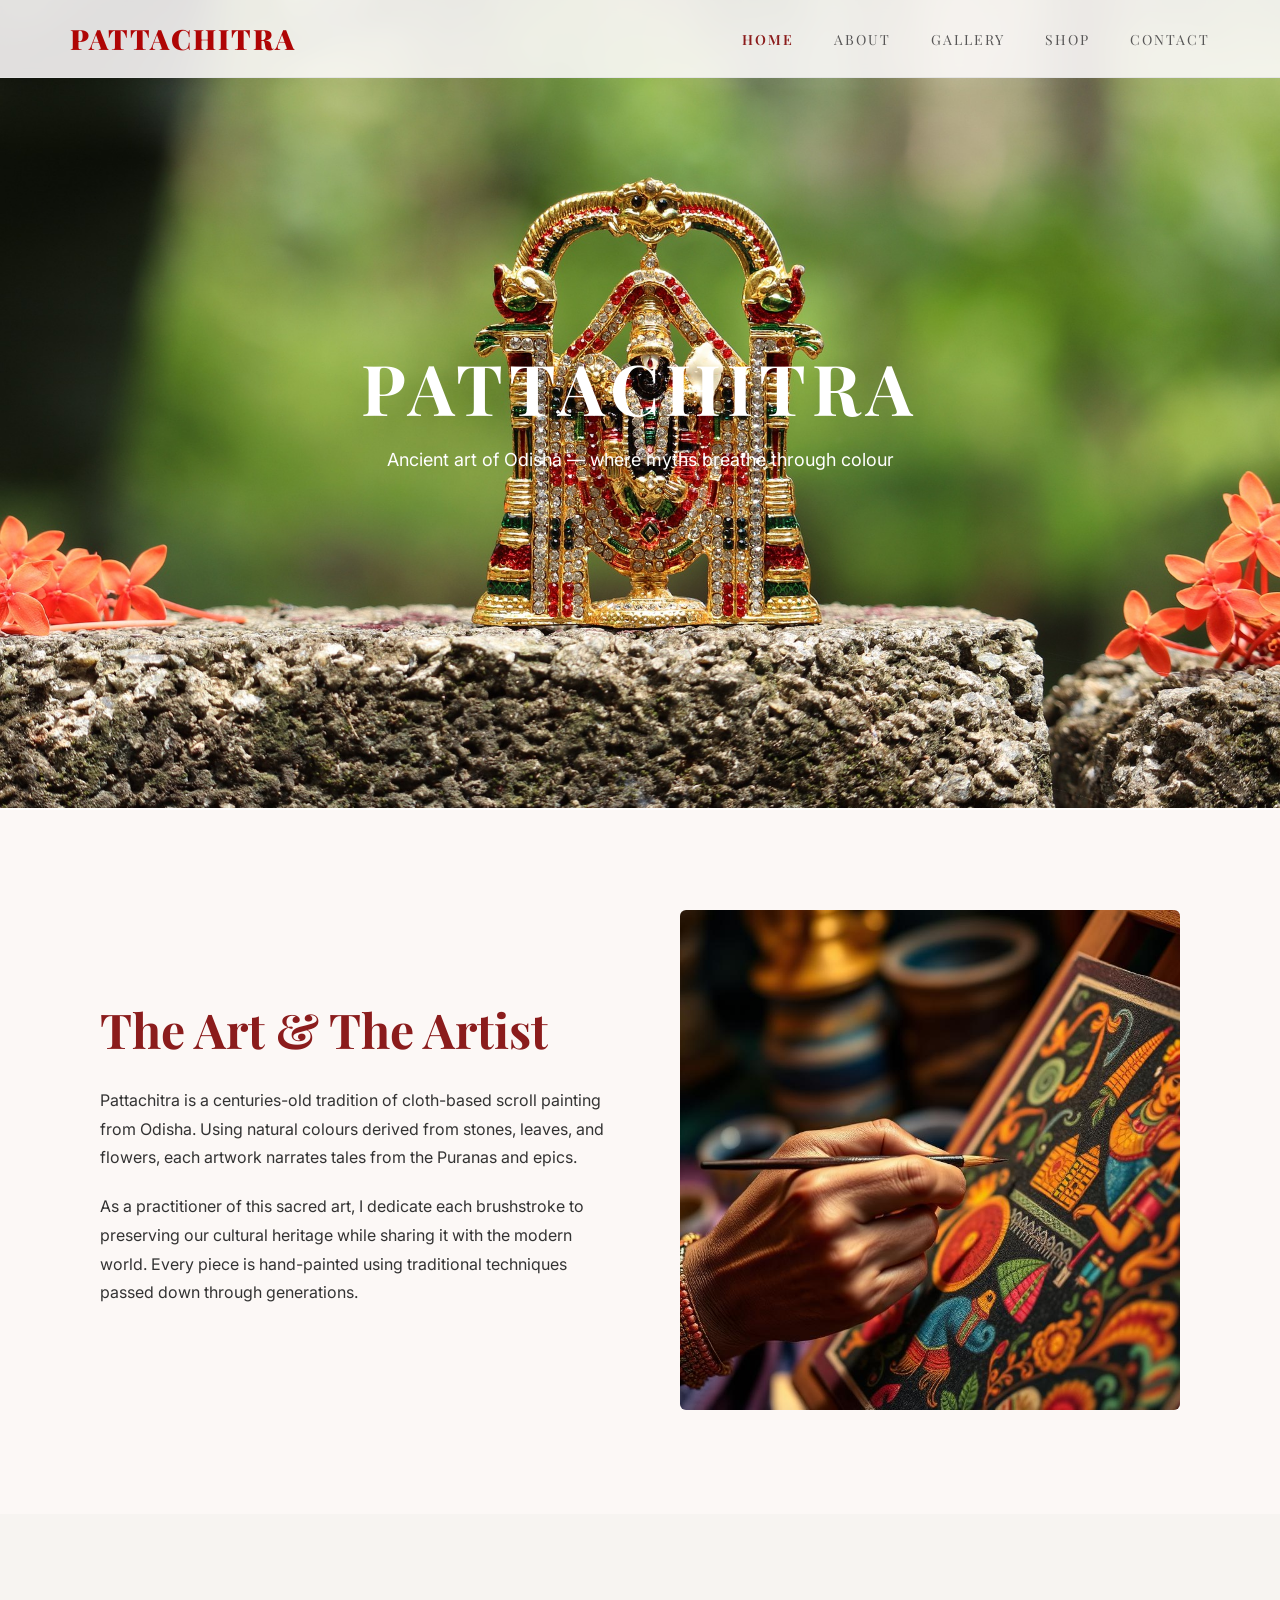
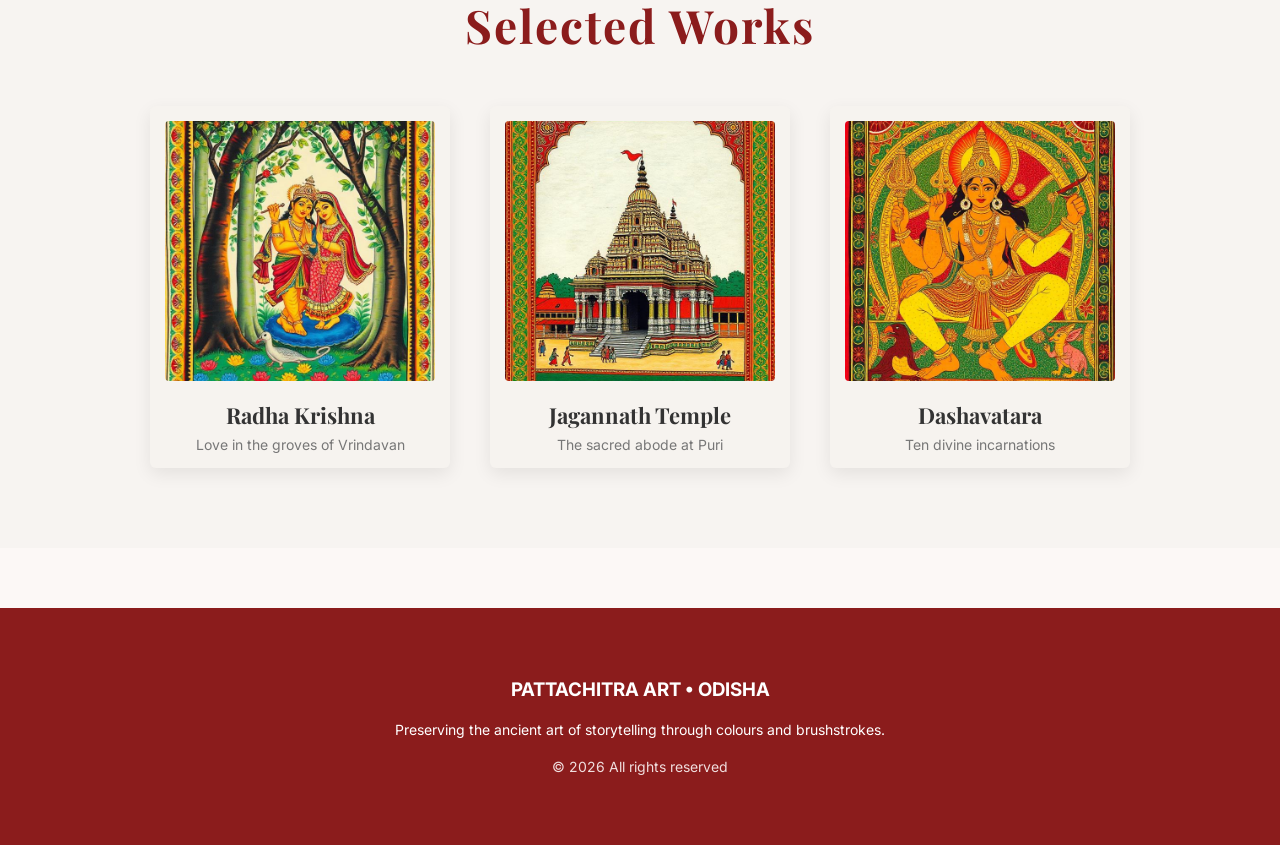
==== index.html @ 5fceb2db "Initial commit: create a  Pattachitra art website." ====
<!DOCTYPE html>
<html lang="en">

<head>

<meta charset="UTF-8">
<meta name="viewport" content="width=device-width, initial-scale=1.0">

<title>Home – Pattachitra</title>

<link href="https://fonts.googleapis.com/css2?family=Playfair+Display:wght@400;600&family=Inter:wght@300;400&display=swap" rel="stylesheet">

<link rel="stylesheet" href="css/style.css">

</head>

<body>

<!-- NAVBAR -->

<header class="navbar">

<div class="logo">PATTACHITRA</div>

<nav>
<ul>
<li><a href="index.html" class="active">Home</a></li>
<li><a href="about.html" >About</a></li>
<li><a href="gallery.html" >Gallery</a></li>
<li><a href="shop.html" >Shop</a></li>
<li><a href="contact.html" >Contact</a></li>
</ul>
</nav>

</header>


<!-- HERO SECTION -->

<section class="hero">

<div class="hero-text">

<h1>PATTACHITRA</h1>

<p>Ancient art of Odisha — where myths breathe through colour</p>

</div>

</section>


<!-- ARTIST SECTION -->

<section class="artist">

<div class="artist-text">

<h2>The Art & The Artist</h2>

<p>
Pattachitra is a centuries-old tradition of cloth-based scroll painting from Odisha. Using natural colours derived from stones, leaves, and flowers, each artwork narrates tales from the Puranas and epics.
</p>

<p>
As a practitioner of this sacred art, I dedicate each brushstroke to preserving our cultural heritage while sharing it with the modern world. Every piece is hand-painted using traditional techniques passed down through generations.
</p>

</div>

<div class="artist-img">
<img src="images/2.jpg">
</div>

</section>


<!-- SELECTED WORKS -->

<section class="works">

<h2>Selected Works</h2>

<div class="work-grid">

<div class="card">

<img src="images/3.jpg">

<h3>Radha Krishna</h3>

<p>Love in the groves of Vrindavan</p>

</div>

<div class="card">

<img src="images/4.jpg">

<h3>Jagannath Temple</h3>

<p>The sacred abode at Puri</p>

</div>

<div class="card">

<img src="images/5.jpg">

<h3>Dashavatara</h3>

<p>Ten divine incarnations</p>

</div>

</div>

</section>


<!-- FOOTER -->

<footer class="footer">

<h3>PATTACHITRA ART • ODISHA</h3>
<br>

<p>Preserving the ancient art of storytelling through colours and brushstrokes.</p>

<p class="copy">© 2026 All rights reserved</p>

</footer>


</body>

</html>
---- css/style.css ----
/* RESET */

*{
margin:0;
padding:0;
box-sizing:border-box;
}

body{

font-family:'Inter', sans-serif;
background:#fcf8f6;
color:#333;
margin:0;
padding:0;
}



/* NAVBAR */

.navbar{
position:fixed;
top:0;
left:0;
width:100%;
display:flex;
justify-content:space-between;
align-items:center;
padding:20px 70px;
background:rgba(253, 251, 251, 0.884);
backdrop-filter:blur(6px);
z-index:1000;
border-bottom:1px solid #e5e5e5;

}
.logo{
font-family:'Playfair Display', serif;
font-size:28px;
color:#af0505;
letter-spacing:2px;
font-weight: 1000;
}

nav ul{
list-style:none;
display:flex;
gap:40px;
}

nav a{
font-family:'Playfair Display', serif;
text-decoration:none;
color:#575656;
font-size:14px;
letter-spacing:2px;
text-transform:uppercase;
transition:0.3s;
}

nav a.active{
color:#8b1c1c;
font-weight:600;
}
nav a:hover{
color:#8b1c1c;
}



/* HERO SECTION */

.hero{
height:90vh;
background:url("../images/1.jpg") center/cover no-repeat;
display:flex;
align-items:center;
justify-content:center;
text-align:center;
position:relative;
}

.hero-text h1{
font-family:'Playfair Display', serif;
font-size:70px;
color:white;
letter-spacing:6px;
}

.hero-text p{
color:white;
margin-top:15px;
font-size:18px;
}

.hero::after{
content:"";
position:absolute;
bottom:0;
width:100%;
height:2px;
background:white;
}



/* ARTIST SECTION */

.artist{
display:flex;
align-items:center;
justify-content:space-between;
padding:100px;
gap:60px;
}

.artist-text{
max-width:550px;
}

.artist-text h2{
font-family:'Playfair Display', serif;
font-size:48px;
color:#8b1c1c;
margin-bottom:25px;
}

.artist-text p{
line-height:1.8;
margin-bottom:20px;
font-size:16px;
}

.artist-img img{
width:500px;
border-radius:6px;
}



/* SELECTED WORKS */

.works{
padding:80px;
text-align:center;
background: #f7f4f1;
}

.works h2{
font-family:'Playfair Display', serif;
font-size:46px;
color:#8b1c1c;
margin-bottom:50px;
letter-spacing:2px;
}

.work-grid{
display:flex;
justify-content:center;
gap:40px;
flex-wrap:wrap;
}

.card{
background:white;
padding:15px;
border-radius:6px;
width:300px;
box-shadow:0 6px 18px rgba(0,0,0,0.08);
transition:0.3s;
}

.card:hover{
transform:translateY(-6px);
box-shadow:0 12px 25px rgba(0,0,0,0.15);
}

.card img{
width:100%;
border-radius:4px;
transition:transform 0.4s ease;
}

.card img:hover{
transform:scale(1.05);
}



.card h3{
font-family:'Playfair Display', serif;
font-size:22px;
margin-top:15px;
color:#333;
}

.card p{
margin-top:6px;
color:#777;
font-size:14px;
}



/* IMAGE SHAKE ANIMATION */

@keyframes shake{

0%{transform:translateX(0);}
25%{transform:translateX(-4px);}
50%{transform:translateX(4px);}
75%{transform:translateX(-4px);}
100%{transform:translateX(0);}

}



/* FOOTER */

.footer{
background:#8b1c1c;
color:white;
text-align:center;
padding:70px 20px;
margin-top:60px;
}

.footer h2{
font-family:'Playfair Display', serif;
font-size:24px;
margin-bottom:10px;
}

.footer p{
font-size:14px;
}

.copy{
margin-top:20px;
color:#f0dede;
}

/* ---------- ABOUT HEADER ---------- */

.about-header{
text-align:center;
padding:120px 20px 60px;

}

.about-header h1{
font-family:'Playfair Display', serif;
font-size:52px;
color:#8b1c1c;
letter-spacing:2px;
margin-bottom:12px;
}

.about-header p{
font-family:'Inter', sans-serif;
font-size:16px;
color:#7a7a7a;
}


/* ---------- STORY SECTION ---------- */

.story{
display:flex;
align-items:center;
justify-content:center;
gap:80px;
padding:60px 120px;
}

.story-img img{
width:550px;
border-radius:6px;
}

.story-text{
max-width:520px;
}

.story-text h3{
font-family:'Playfair Display', serif;
font-size:34px;
color:#8b1c1c;
margin-bottom:20px;
}

.story-text p{
font-family:'Inter', sans-serif;
font-size:16px;
line-height:1.9;
color:#444;
margin-bottom:16px;
}


/* ---------- JOURNEY SECTION ---------- */
.journey{
background:#f7f4f1;
padding:80px 20px;
text-align:center;
}

.journey h2{
font-family:'Playfair Display', serif;
color:#8b1c1c;
font-size:36px;
margin-bottom:40px;
}

.timeline{
max-width:800px;
margin:auto;
}

.timeline-item{
display:flex;
align-items:flex-start;
margin:25px 0;
}

.year{
width:80px;
font-size:20px;
font-weight:600;
color:#d4a017;
}

.line{
width:2px;
height:40px;
background:#cfcfcf;
margin:0 20px;
}

.event{
font-size:16px;
color:#444;
line-height:1.6;
text-align:left;
}

/* AWARDS SECTION */

.awards{
text-align:center;
padding:80px 20px;

}
.awards h2{
font-family:'Playfair Display', serif;
font-size:36px;
color:#8b1c1c;
margin-bottom:40px;
}


/* GRID */

.award-grid{
display:grid;
grid-template-columns:repeat(2,1fr);
gap:30px;
max-width:700px;
margin:auto;
}


/* CARD */

.award-card{
border:1px solid #d8d2cc;
padding:25px;
background:#f7f4f1;
font-family:'Inter', sans-serif;
font-size:16px;
transition:0.3s;
}


/* HOVER EFFECT */

.award-card:hover{
transform:translateY(-5px);
box-shadow:0 8px 20px rgba(0,0,0,0.1);
background:#fff;
}




/* GALLERY HEADER */

.gallery-header{

text-align:center;
padding:120px 20px 60px;

}

.gallery-header h1{

font-family:'Playfair Display',serif;
font-size:64px;

letter-spacing:4px;

color:#8b1e1e;

margin-bottom:10px;

}

.gallery-header p{

color:#8a7c6b;
font-size:16px;

}
.gallery-filter{

margin-top:30px;

display:flex;
justify-content:center;
align-items:center;

gap:12px;

max-width:500px;
margin-left:auto;
margin-right:auto;

}

.gallery-filter button{

background:none;
border:1px solid #d9cfc3;

padding:8px 18px;   /* small buttons */

border-radius:20px;

font-family:'Inter',sans-serif;

font-size:12px;
letter-spacing:1.5px;

cursor:pointer;

transition:0.3s;
color:#333;

}

.gallery-filter button:hover{
background:#c7bdb1;
color:rgb(255, 255, 255);

}

.gallery-filter button.active{

background:#8b1e1e;
color:rgb(255, 246, 246);

}


/* GALLERY GRID */

.gallery-grid{

width:85%;

margin:auto;

display:grid;

grid-template-columns:repeat(3,1fr);

gap:40px;

padding-bottom:80px;

}


/* GALLERY CARD */

.gallery-card{

background:#f7f3ef;

border-radius:8px;

overflow:hidden;

transition:0.3s;

}

.gallery-card:hover{

transform:translateY(-6px);

box-shadow:0 15px 30px rgba(0,0,0,0.08);



}


/* IMAGE */

.gallery-card img{

width:100%;

height:260px;

transition:0.4s ease; 
object-fit:cover;

}

.gallery-card:hover img{

transform:scale(1.08);   /* zoom effect */

}


/* TEXT */

.card-text{

padding:22px;

}

.card-text h3{

font-family:'Playfair Display',serif;

margin-bottom:6px;

}

.card-text p{

font-size:14px;

color:#7a6a5c;

margin-bottom:12px;

}

.card-text span{

font-size:11px;

letter-spacing:2px;

color:#c28a2d;

font-weight:600;

}


/* SHOP HEADER */

.shop-header{
text-align:center;
padding:120px 20px 60px;
}

.shop-header h1{
font-family:'Playfair Display',serif;
font-size:60px;
color:#9b1c1c;
letter-spacing:3px;
margin-bottom:10px;
}

.shop-header p{
font-family:'Inter',sans-serif;
color:#7a6a5c;
}



/* SHOP GRID */

.shop-grid{
width:85%;
margin:auto;
display:grid;
grid-template-columns:repeat(3,1fr);
gap:40px;
padding-bottom:80px;
}



/* SHOP CARD */

.shop-card{
background:#f6f3ef;
border-radius:6px;
overflow:hidden;
transition:0.3s;
}

.shop-card img{
width:100%;
height:280px;
object-fit:cover;
}

.shop-card:hover{
transform:translateY(-5px);
box-shadow:0 10px 20px rgba(0,0,0,0.1);
}



/* SHOP INFO */

.shop-info{
padding:20px;
}

.shop-info h3{
font-family:'Playfair Display',serif;
font-size:22px;
margin-bottom:5px;
}

.size{
font-size:14px;
color:#7a6a5c;
margin-bottom:10px;
}

.price{
font-size:22px;
color:#c28a2d;
margin-bottom:15px;
}



/* BUTTON */

.shop-info button{
width:100%;
padding:12px;
background:#9b1c1c;
color:white;
border:none;
cursor:pointer;
font-family:'Inter',sans-serif;
}



/* COMMISSION */

.commission{
text-align:center;
padding:100px 20px;
background:#f6f3ef;
}

.commission h2{
font-family:'Playfair Display',serif;
color:#9b1c1c;
margin-bottom:15px;
}

.commission p{
max-width:600px;
margin:auto;
color:#7a6a5c;
margin-bottom:30px;
}

.contact-btn{
border:1px solid #d4c8bd;
padding:10px 25px;
text-decoration:none;
color:black;
}



/* SHOP HEADER */

.shop-header{

text-align:center;
padding:80px 20px;

}

.shop-header h1{

font-family:'Playfair Display';
font-size:60px;
color:#8b1e1e;
margin:0;

}

.shop-header p{

color:#7a6a5c;
margin-top:10px;

}



/* SHOP GRID */

.shop-container{

width:85%;
margin:auto;
display:grid;
grid-template-columns:repeat(3,1fr);
gap:40px;
padding-bottom:80px;

}



/* CARD */

.card{

background:#f6f3ef;
border-radius:6px;
overflow:hidden;

}

.card img{

width:100%;
height:260px;
object-fit:cover;

}



/* CARD CONTENT */

.card-content{

padding:20px;

}

.card-content h3{

font-family:'Playfair Display';

}

.size{

font-size:14px;
color:#7a6a5c;

}

.price{

color:#c28a2d;
font-size:22px;
margin:10px 0;

}



/* BUTTON */

button{

width:100%;
padding:12px;
background:#8b1e1e;
color:white;
border:none;
cursor:pointer;

}



/* POPUP */

.popup{

position:fixed;
bottom:40px;
left:50%;
transform:translateX(-50%);

background:#ffffff;
padding:25px 40px;

border:1px solid #d8d1c7;
box-shadow:0 10px 20px rgba(0,0,0,0.15);

display:none;

}



/* COMMISSION */

.commission{

text-align:center;
padding:80px 20px;  
background:#f6f3ef;

}

.commission h2{

font-family:'Playfair Display', serif;
color:#8b1e1e;
margin-bottom:15px;
font-size: 30px;

}

.commission p{
    font-size: 15px;
}

.contact-btn{

margin-top:20px;
background:white;
border:1px solid #ccc;
color:black;
width:auto;
padding:12px 30px;
cursor:pointer;
transition:0.3s;

}

/* HOVER EFFECT */

.contact-btn:hover{

background:#2e8b57;   
color:white;
border-color:#2e8b57;

}

/* CONTACT HEADER */

.contact-header{

text-align:center;
padding:120px 20px 60px;

}

.contact-header h1{

font-family:'Playfair Display',serif;
font-size:60px;

color:#8b1e1e;

margin-bottom:15px;

}

.contact-header p{

max-width:600px;
margin:auto;

font-size:15px;

color:#7a6a5c;

}



/* CONTACT LAYOUT */

.contact-container{

width:85%;
margin:auto;

display:grid;

grid-template-columns:1fr 1fr;

gap:80px;

padding-bottom:100px;

}



/* CONTACT INFO */

.contact-info{

display:flex;
flex-direction:column;

gap:40px;

}

.info-box{

display:flex;

gap:20px;

align-items:flex-start;

}

.icon{

width:50px;
height:50px;

background:#f0e8e3;

border-radius:50%;

display:flex;
align-items:center;
justify-content:center;

font-size:20px;

color:#8b1e1e;

}

.info-box h3{

font-family:'Playfair Display',serif;

margin:0;

margin-bottom:5px;

}

.info-box p{

color:#7a6a5c;

font-size:14px;

}



/* FORM */

.contact-form{

display:flex;
flex-direction:column;

gap:15px;

}

.contact-form label{

font-size:13px;

letter-spacing:2px;

color:#6d5c4d;

}

.contact-form input,
.contact-form textarea{

width:100%;

padding:12px;

border:1px solid #d8d1c7;

background:white;

font-family:'Inter',sans-serif;

}

.contact-form button{

margin-top:15px;

background:#8b1e1e;

color:white;

border:none;

padding:14px;

font-size:14px;

letter-spacing:2px;

cursor:pointer;

transition:0.3s;

}

.contact-form button:hover{

background:#6f1717;

}
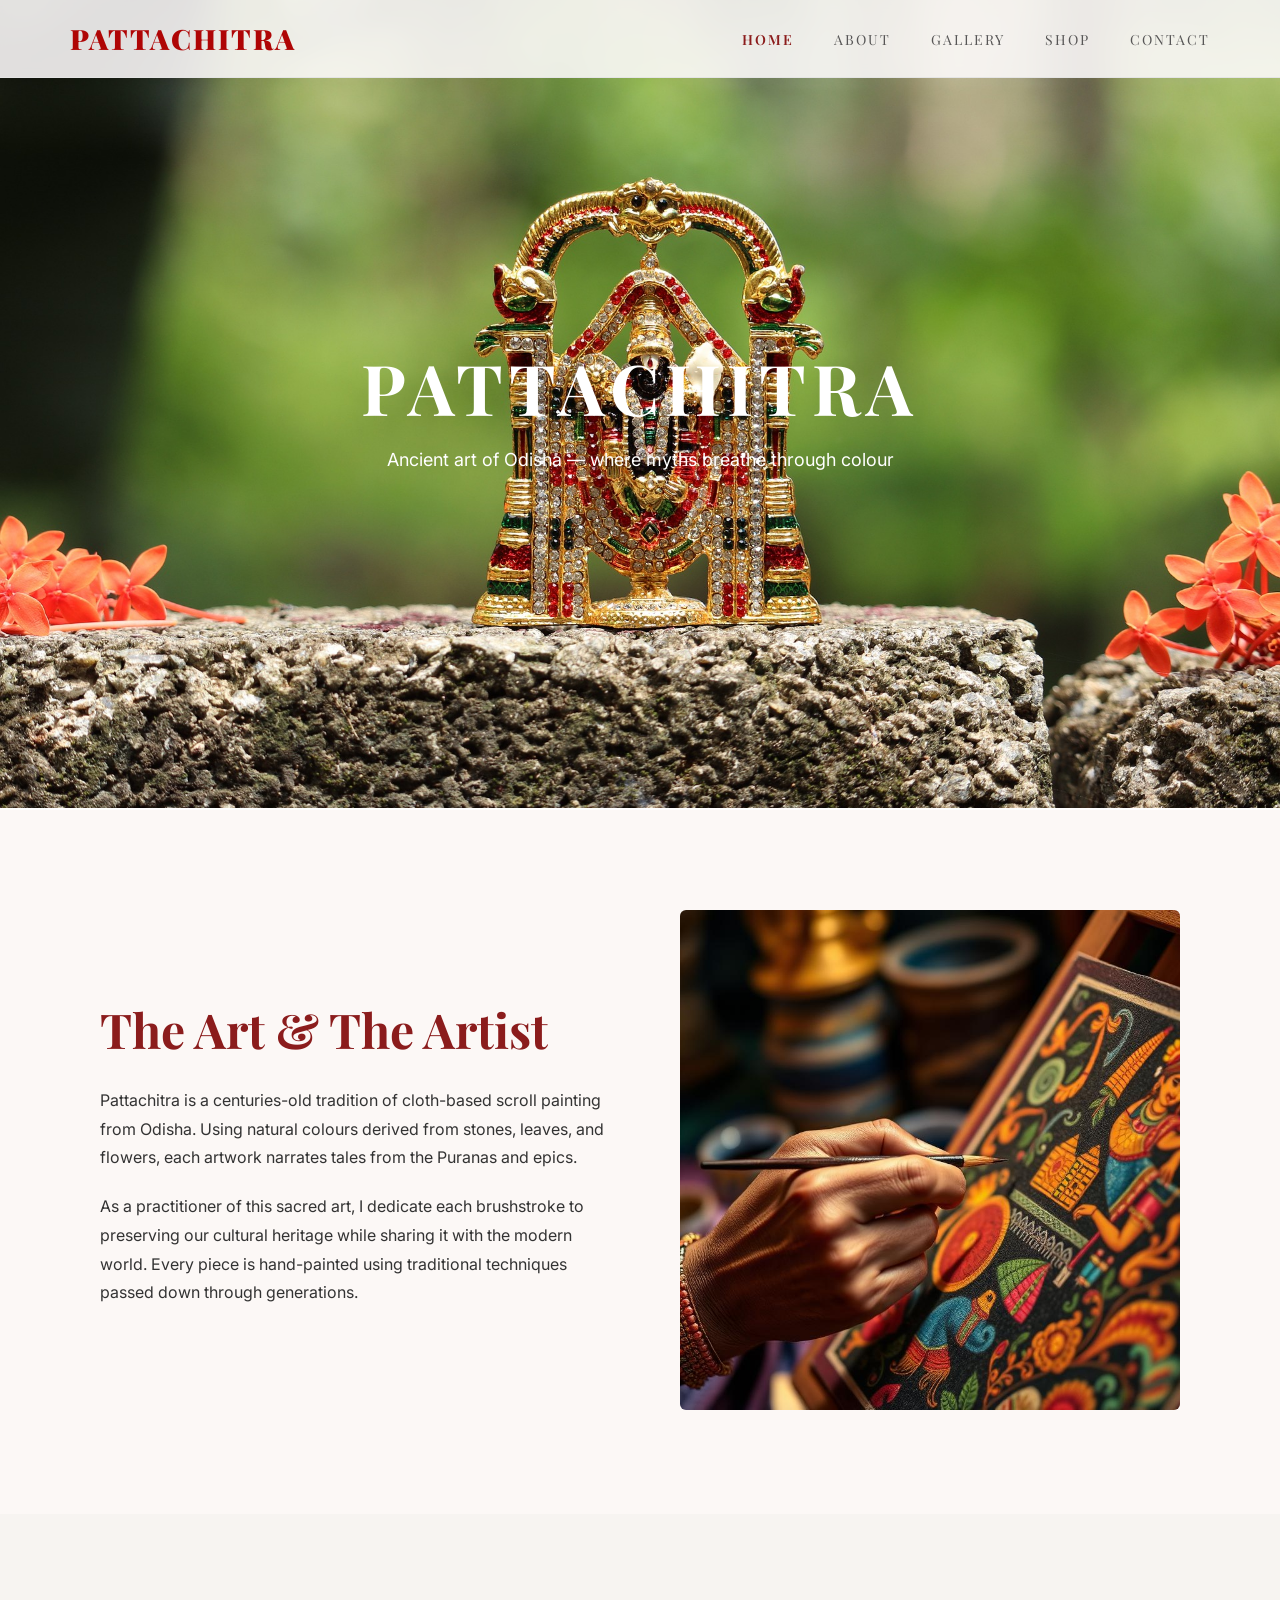
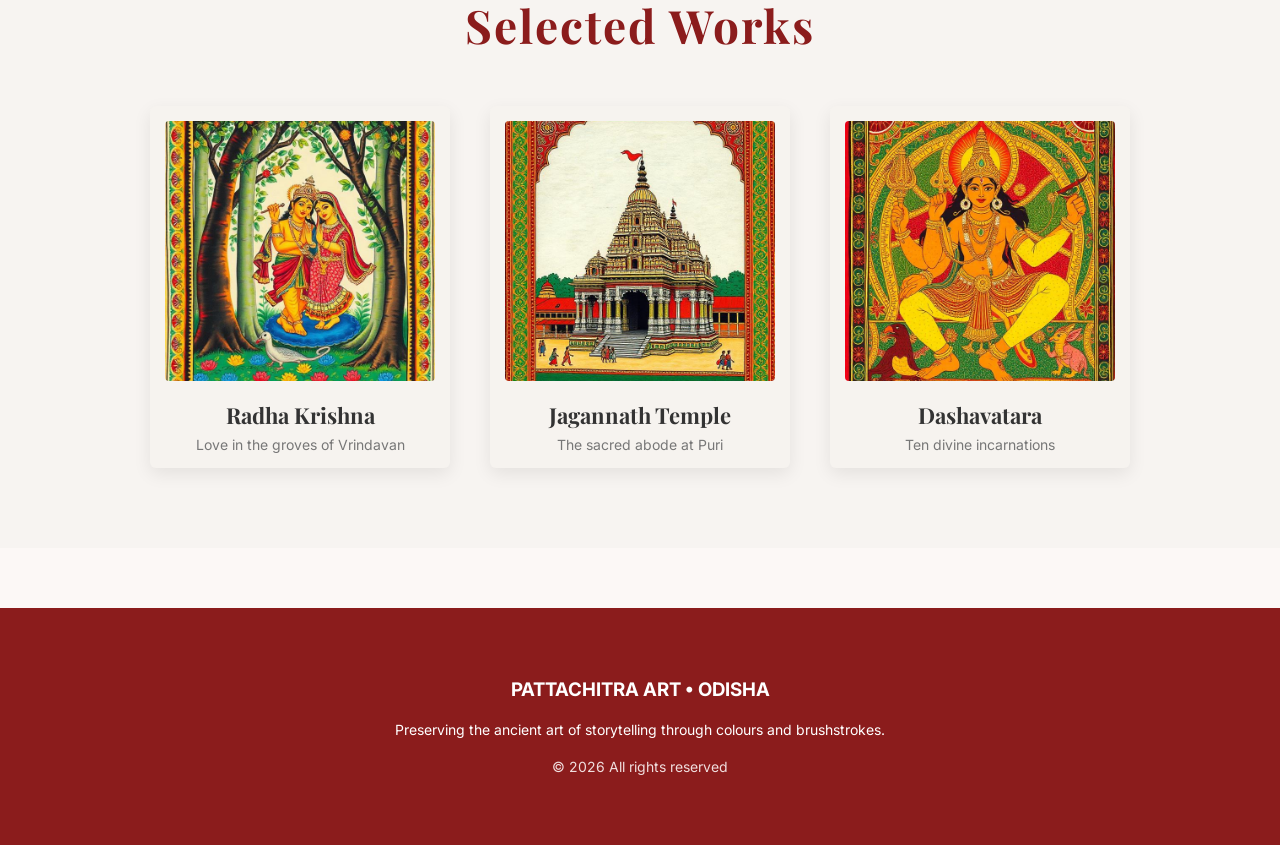
==== commit 42a84142: "feat: add smooth infinite hero slider." ====
--- a/index.html
+++ b/index.html
@@ -12,6 +12,41 @@
 
 <link rel="stylesheet" href="css/style.css">
 
+<style>
+.hero {
+    position: relative;
+    height: 90vh;
+    overflow: hidden;
+}
+
+.slider {
+    display: flex;
+    height: 100%;
+    transition: transform 1s ease-in-out;
+}
+
+.slide {
+    min-width: 100%;
+    height: 100%;
+}
+
+.slide img {
+    width: 100%;
+    height: 100%;
+    object-fit: cover;
+}
+
+.hero-text {
+    position: absolute;
+    top: 50%;
+    left: 50%;
+    transform: translate(-50%, -50%);
+    color: white;
+    text-align: center;
+    z-index: 2;
+}
+</style>
+
 </head>
 
 <body>
@@ -19,19 +54,17 @@
 <!-- NAVBAR -->
 
 <header class="navbar">
-
 <div class="logo">PATTACHITRA</div>
 
 <nav>
 <ul>
 <li><a href="index.html" class="active">Home</a></li>
-<li><a href="about.html" >About</a></li>
-<li><a href="gallery.html" >Gallery</a></li>
-<li><a href="shop.html" >Shop</a></li>
-<li><a href="contact.html" >Contact</a></li>
+<li><a href="about.html">About</a></li>
+<li><a href="gallery.html">Gallery</a></li>
+<li><a href="shop.html">Shop</a></li>
+<li><a href="contact.html">Contact</a></li>
 </ul>
 </nav>
-
 </header>
 
 
@@ -39,12 +72,21 @@
 
 <section class="hero">
 
+<div class="slider" id="slider">
+
+<div class="slide"><img src="images/1.jpg"></div>
+<div class="slide"><img src="images/2.jpg"></div>
+<div class="slide"><img src="images/3.jpg"></div>
+<div class="slide"><img src="images/4.jpg"></div>
+
+<!-- CLONE FIRST IMAGE -->
+<div class="slide"><img src="images/1.jpg"></div>
+
+</div>
+
 <div class="hero-text">
-
 <h1>PATTACHITRA</h1>
-
 <p>Ancient art of Odisha — where myths breathe through colour</p>
-
 </div>
 
 </section>
@@ -53,7 +95,6 @@
 <!-- ARTIST SECTION -->
 
 <section class="artist">
-
 <div class="artist-text">
 
 <h2>The Art & The Artist</h2>
@@ -71,7 +112,6 @@
 <div class="artist-img">
 <img src="images/2.jpg">
 </div>
-
 </section>
 
 
@@ -84,33 +124,21 @@
 <div class="work-grid">
 
 <div class="card">
-
 <img src="images/3.jpg">
-
 <h3>Radha Krishna</h3>
-
 <p>Love in the groves of Vrindavan</p>
-
 </div>
 
 <div class="card">
-
 <img src="images/4.jpg">
-
 <h3>Jagannath Temple</h3>
-
 <p>The sacred abode at Puri</p>
-
 </div>
 
 <div class="card">
-
 <img src="images/5.jpg">
-
 <h3>Dashavatara</h3>
-
 <p>Ten divine incarnations</p>
-
 </div>
 
 </div>
@@ -121,17 +149,37 @@
 <!-- FOOTER -->
 
 <footer class="footer">
-
 <h3>PATTACHITRA ART • ODISHA</h3>
 <br>
-
 <p>Preserving the ancient art of storytelling through colours and brushstrokes.</p>
-
 <p class="copy">© 2026 All rights reserved</p>
-
 </footer>
 
 
+<!-- SMOOTH LOOP SCRIPT -->
+<script>
+let slider = document.getElementById("slider");
+let index = 0;
+let totalSlides = slider.children.length;
+
+setInterval(() => {
+    index++;
+    slider.style.transform = `translateX(-${index * 100}%)`;
+
+    if (index === totalSlides - 1) {
+        setTimeout(() => {
+            slider.style.transition = "none";
+            index = 0;
+            slider.style.transform = "translateX(0)";
+        }, 1000);
+
+        setTimeout(() => {
+            slider.style.transition = "transform 1s ease-in-out";
+        }, 1100);
+    }
+
+}, 5000); // change every 3 sec (smooth)
+</script>
+
 </body>
-
 </html>
